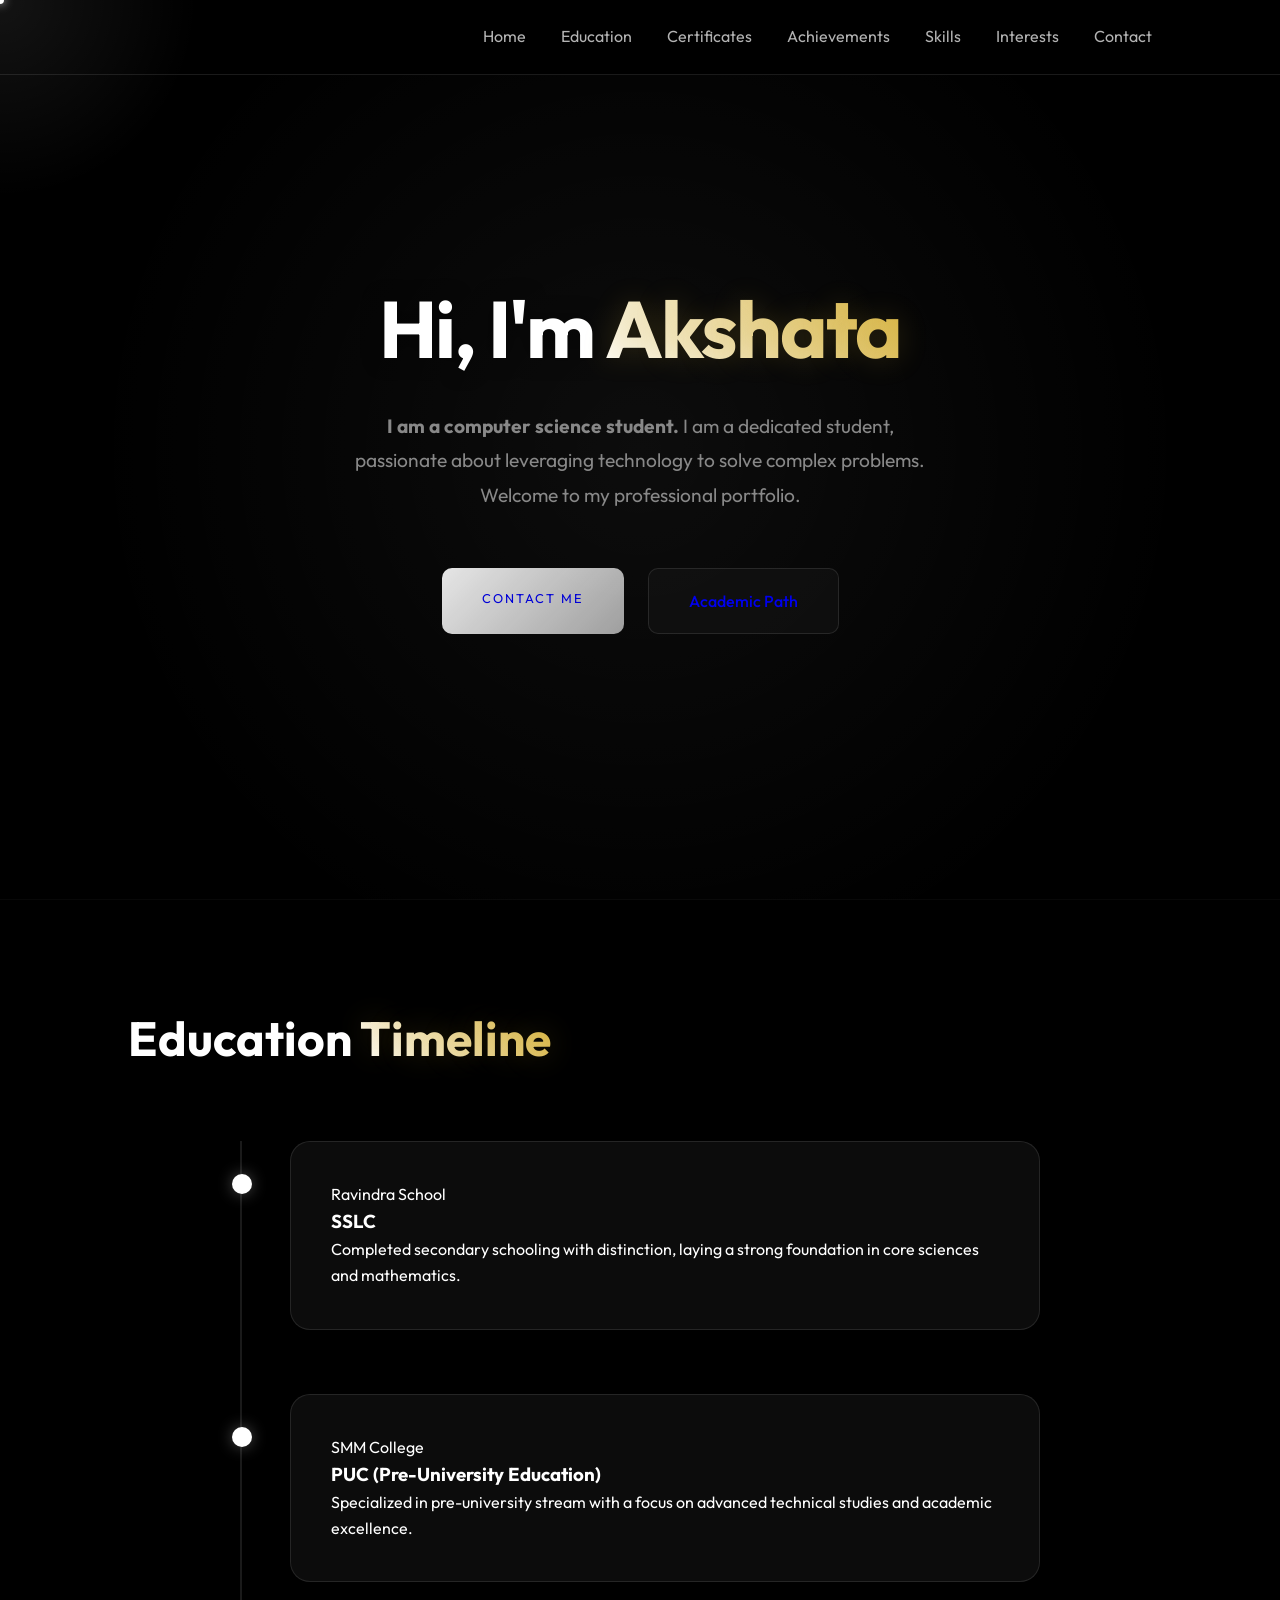
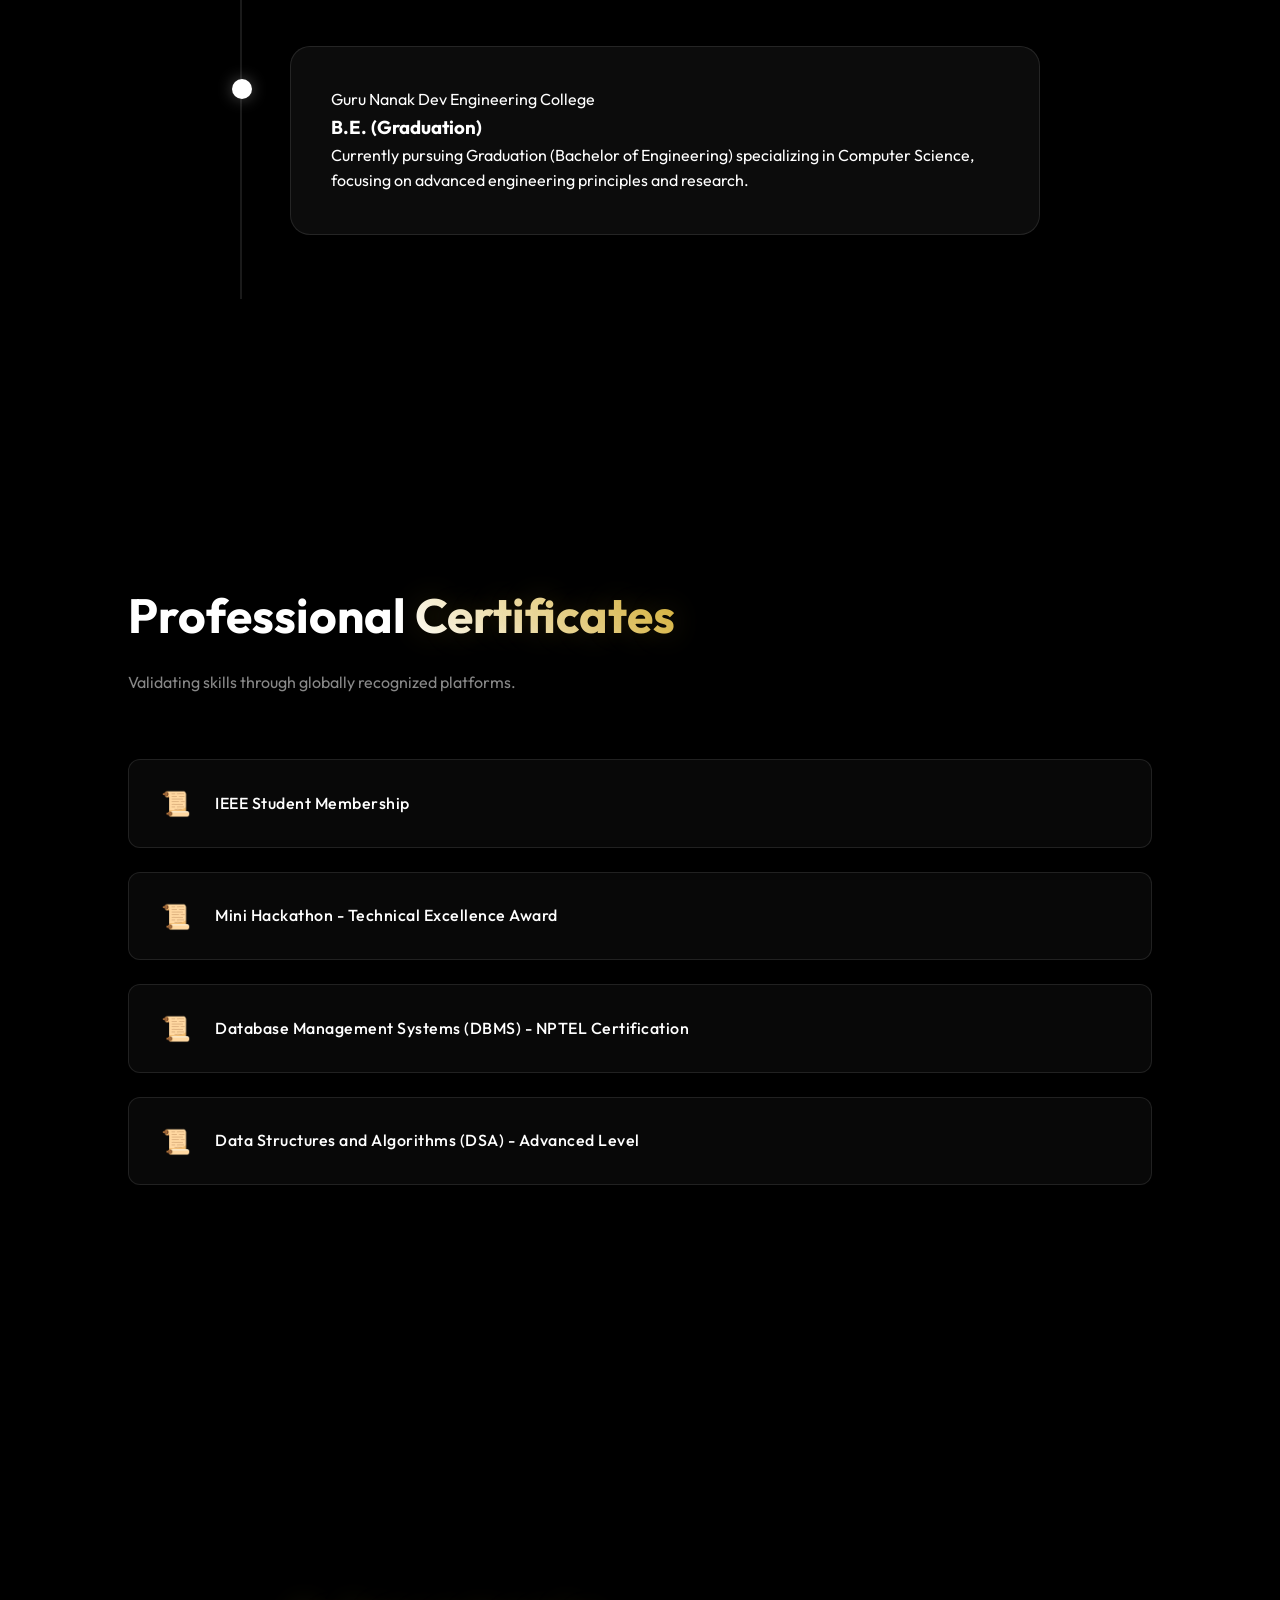
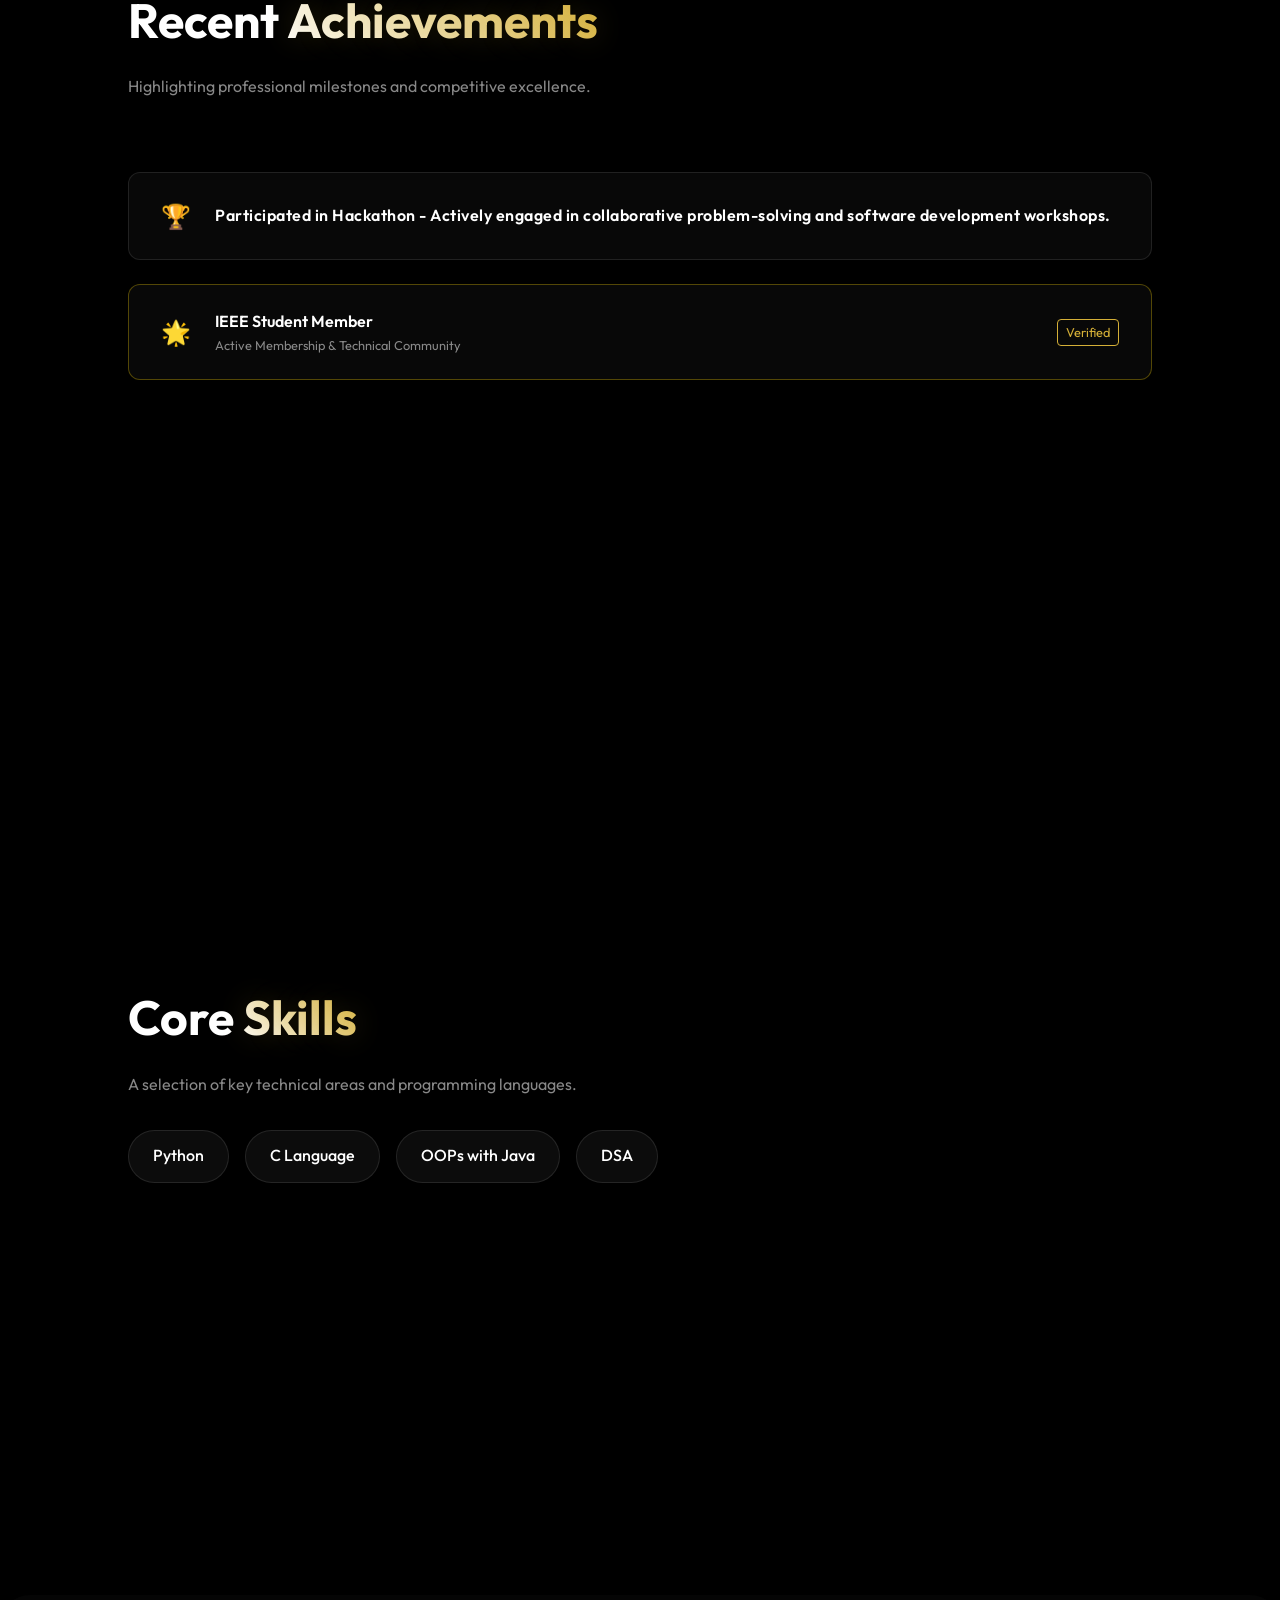
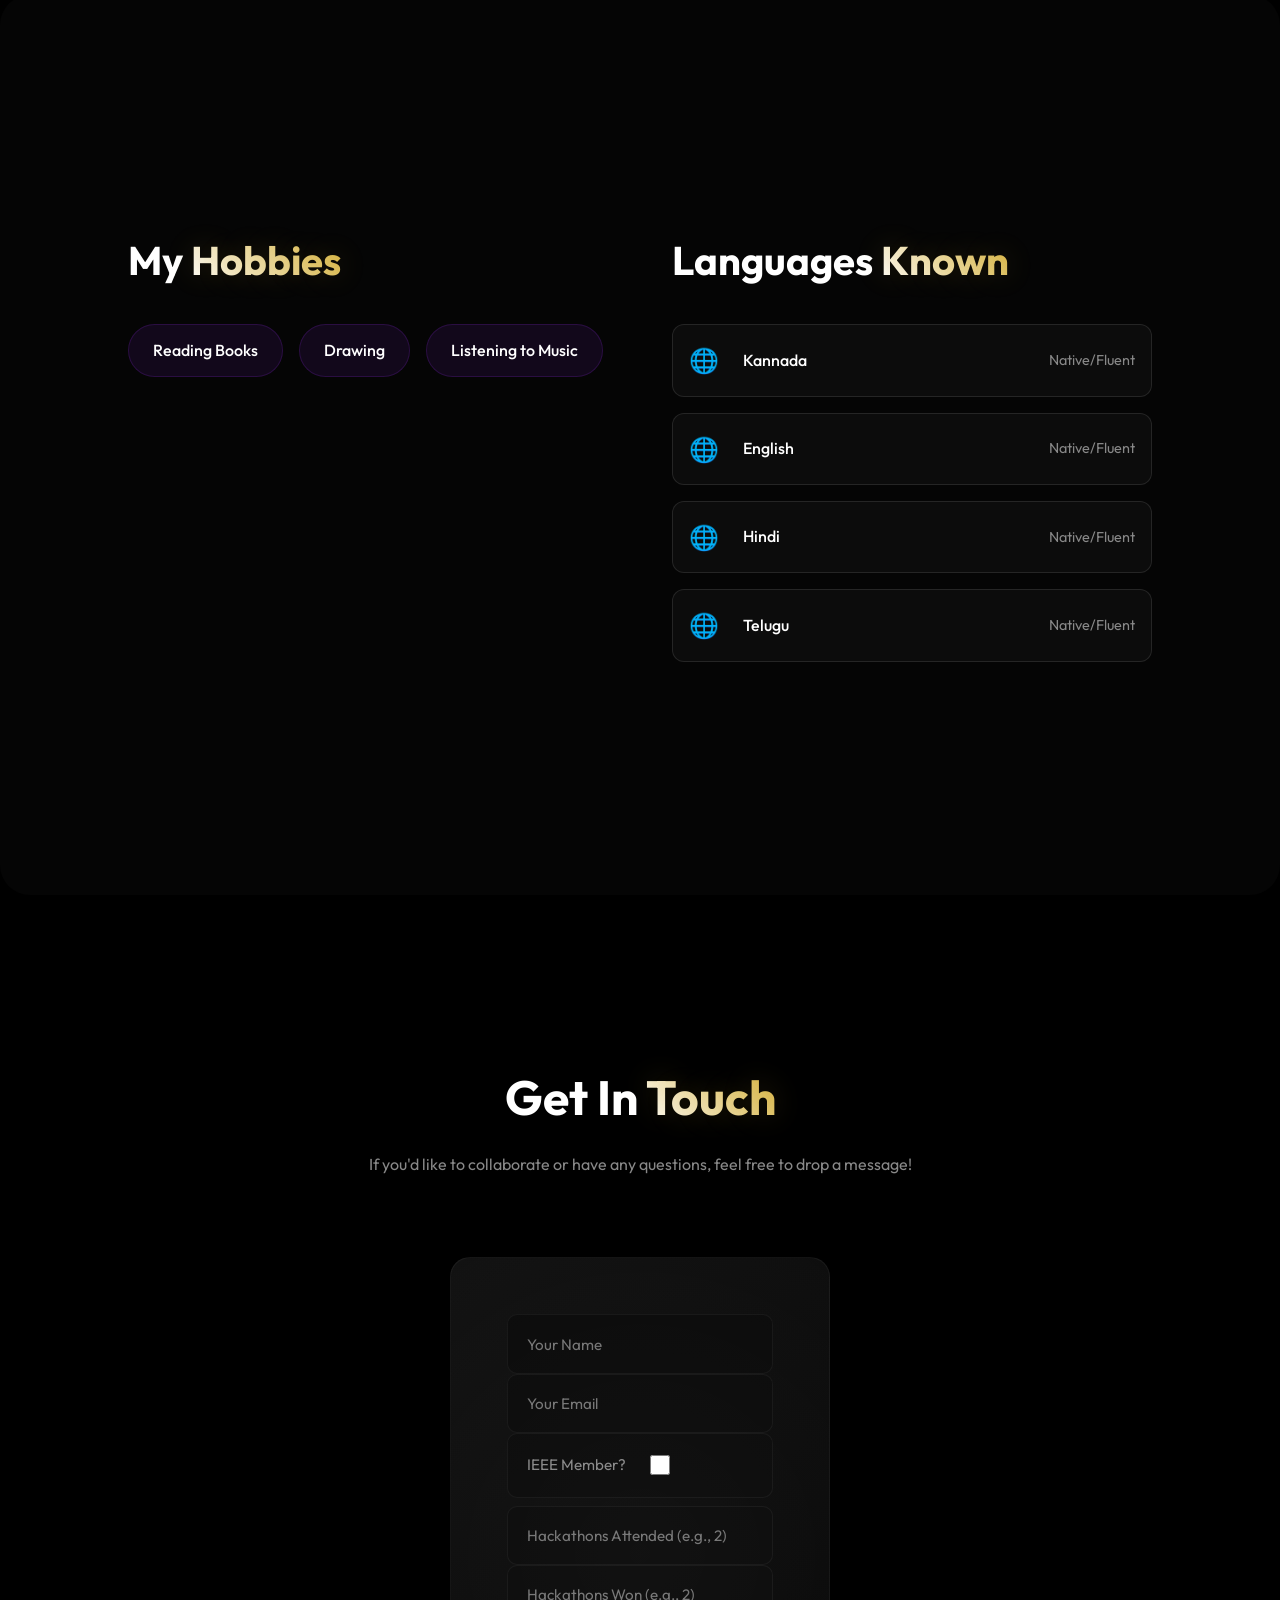
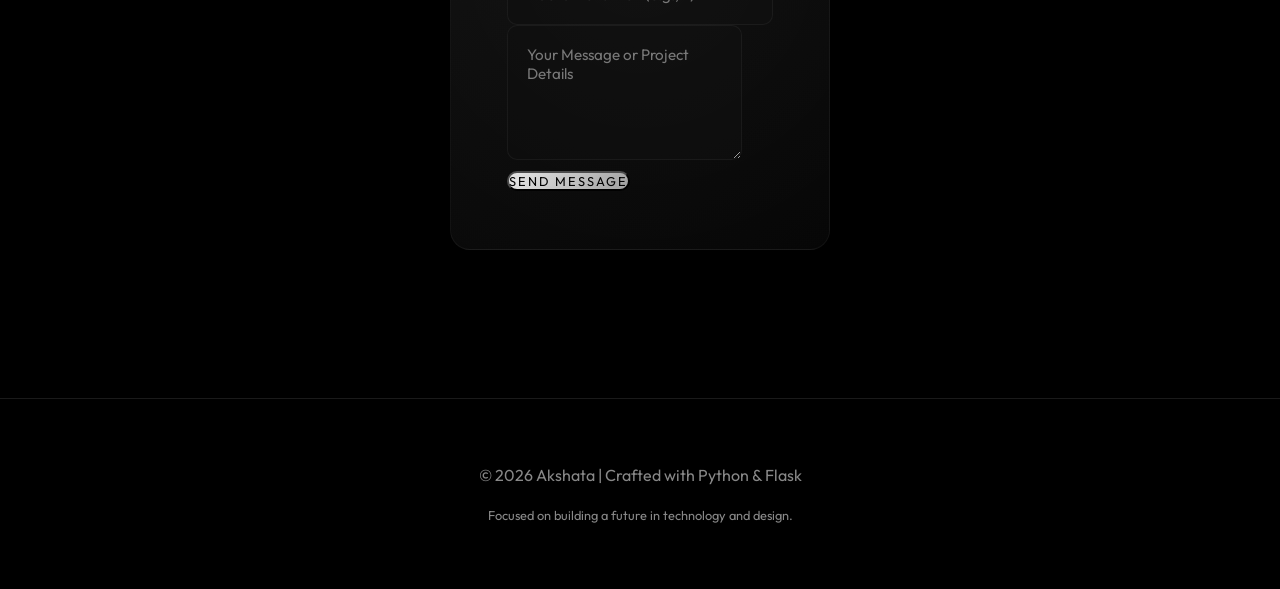
==== index.html @ 9588cc6c "Convert project to static HTML" ====
<!DOCTYPE html>
<html lang="en">
<head>
    <meta charset="UTF-8">
    <meta name="viewport" content="width=device-width, initial-scale=1.0">
    <title>Akshata | Portfolio</title>
    <meta name="description" content="Portfolio of Akshata, featuring education details and specialized skills.">
    <link rel="stylesheet" href="static/css/style.css">
</head>
<body>
    <div class="torch-cursor"></div>
    <div class="torch-cursor-dot"></div>
    <div class="blob-container">
        <div class="blob-purple"></div>
        <div class="blob-magenta"></div>
    </div>

    <!-- Navigation -->
    <nav>
        <div class="logo"></div>
        <div class="nav-links">
            <a href="#home">Home</a>
            <a href="#education">Education</a>
            <a href="#certificates">Certificates</a>
            <a href="#achievements">Achievements</a>
            <a href="#skills">Skills</a>
            <a href="#interests">Interests</a>
            <a href="#contact">Contact</a>
        </div>
    </nav>

    <!-- Hero Section -->
    <section id="home" class="hero">
        <div class="hero-content animate-up">
            <h1>Hi, I'm <span>Akshata</span></h1>
            <p><strong>I am a computer science student.</strong> I am a dedicated student, passionate about leveraging technology to solve complex problems. Welcome to my professional portfolio.</p>
            <div style="display: flex; gap: 1.5rem; margin-top: 3.5rem; justify-content: center;">
                <a href="#contact" class="submit-btn" style="text-decoration: none; padding: 1.2rem 2.5rem; max-width: 250px;">Contact Me</a>
                <a href="#education" class="skill-tag" style="text-decoration: none; padding: 1.2rem 2.5rem; border-radius: 10px; border: 1px solid rgba(255,255,255,0.1);">Academic Path</a>
            </div>
        </div>
    </section>

    <!-- Education Section (Timeline) -->
    <section id="education">
        <h2 style="font-size: 3rem; margin-bottom: 2rem;">Education <span>Timeline</span></h2>
        <div class="timeline">
            
            <div class="timeline-item animate-up" data-delay="0.0">
                <span class="institution">Ravindra School</span>
                <h3>SSLC</h3>
                <p>Completed secondary schooling with distinction, laying a strong foundation in core sciences and mathematics.</p>
            </div>
            
            <div class="timeline-item animate-up" data-delay="0.2">
                <span class="institution">SMM College</span>
                <h3>PUC (Pre-University Education)</h3>
                <p>Specialized in pre-university stream with a focus on advanced technical studies and academic excellence.</p>
            </div>
            
            <div class="timeline-item animate-up" data-delay="0.4">
                <span class="institution">Guru Nanak Dev Engineering College</span>
                <h3>B.E. (Graduation)</h3>
                <p>Currently pursuing Graduation (Bachelor of Engineering) specializing in Computer Science, focusing on advanced engineering principles and research.</p>
            </div>
            
        </div>
    </section>

    <!-- Certificates Section -->
    <section id="certificates">
        <h2 style="font-size: 3rem; margin-bottom: 1rem;">Professional <span>Certificates</span></h2>
        <p style="color: var(--text-muted); margin-bottom: 2rem;">Validating skills through globally recognized platforms.</p>
        <div class="certs-container">
            
            <div class="cert-item animate-up" data-delay="0.0">
                <span class="cert-icon">📜</span>
                <span style="font-weight: 500; letter-spacing: 0.5px;">IEEE Student Membership</span>
            </div>
            
            <div class="cert-item animate-up" data-delay="0.1">
                <span class="cert-icon">📜</span>
                <span style="font-weight: 500; letter-spacing: 0.5px;">Mini Hackathon - Technical Excellence Award</span>
            </div>
            
            <div class="cert-item animate-up" data-delay="0.2">
                <span class="cert-icon">📜</span>
                <span style="font-weight: 500; letter-spacing: 0.5px;">Database Management Systems (DBMS) - NPTEL Certification</span>
            </div>
            
            <div class="cert-item animate-up" data-delay="0.30000000000000004">
                <span class="cert-icon">📜</span>
                <span style="font-weight: 500; letter-spacing: 0.5px;">Data Structures and Algorithms (DSA) - Advanced Level</span>
            </div>
            
        </div>
    </section>

    <!-- Achievements Section -->
    <section id="achievements">
        <h2 style="font-size: 3rem; margin-bottom: 1rem;">Recent <span>Achievements</span></h2>
        <p style="color: var(--text-muted); margin-bottom: 2.5rem;">Highlighting professional milestones and competitive excellence.</p>
        <div class="certs-container">
            
            <div class="cert-item animate-up" data-delay="0.0">
                <span class="cert-icon">🏆</span>
                <span style="font-weight: 600; letter-spacing: 0.5px; color: #FFFFFF;">Participated in Hackathon - Actively engaged in collaborative problem-solving and software development workshops.</span>
            </div>
            
            <div class="cert-item animate-up" data-delay="0.2" style="border-color: rgba(255, 215, 0, 0.3);">
                <span class="cert-icon">🌟</span>
                <div style="display: flex; flex-direction: column;">
                    <span style="font-weight: 600;">IEEE Student Member</span>
                    <span style="font-size: 0.8rem; color: var(--text-muted);">Active Membership & Technical Community</span>
                </div>
                <span style="font-size: 0.8rem; color: #D4AF37; margin-left: auto; border: 1px solid #D4AF37; padding: 2px 8px; border-radius: 4px;">Verified</span>
            </div>
        </div>
    </section>

    <!-- Skills Section -->
    <section id="skills">
        <h2 style="font-size: 3rem; margin-bottom: 1rem;">Core <span>Skills</span></h2>
        <p style="color: var(--text-muted); max-width: 600px;">A selection of key technical areas and programming languages.</p>
        <div class="skills-list">
            
            <div class="skill-tag animate-up" data-delay="0.0">
                Python
            </div>
            
            <div class="skill-tag animate-up" data-delay="0.1">
                C Language
            </div>
            
            <div class="skill-tag animate-up" data-delay="0.2">
                OOPs with Java
            </div>
            
            <div class="skill-tag animate-up" data-delay="0.30000000000000004">
                DSA
            </div>
            
        </div>
    </section>

    <!-- Hobbies & Languages Section -->
    <section id="interests" class="interests-container">
        <div class="interests-grid">
            <div class="animate-up">
                <h2 style="font-size: 2.5rem; margin-bottom: 1.5rem;">My <span>Hobbies</span></h2>
                <div class="skills-list" style="justify-content: flex-start;">
                    
                    <div class="skill-tag" style="background: rgba(138, 43, 226, 0.1); border-color: rgba(138, 43, 226, 0.2);">
                        Reading Books
                    </div>
                    
                    <div class="skill-tag" style="background: rgba(138, 43, 226, 0.1); border-color: rgba(138, 43, 226, 0.2);">
                        Drawing
                    </div>
                    
                    <div class="skill-tag" style="background: rgba(138, 43, 226, 0.1); border-color: rgba(138, 43, 226, 0.2);">
                        Listening to Music
                    </div>
                    
                </div>
            </div>
            <div class="animate-up" data-delay="0.2">
                <h2 style="font-size: 2.5rem; margin-bottom: 1.5rem;">Languages <span>Known</span></h2>
                <div class="certs-container" style="display: flex; flex-direction: column; gap: 1rem;">
                    
                    <div class="cert-item" style="padding: 1rem; margin: 0; width: 100%;">
                        <span class="cert-icon">🌐</span>
                        <span style="font-weight: 500;">Kannada</span>
                        <span style="margin-left: auto; color: var(--text-muted); font-size: 0.9rem;">Native/Fluent</span>
                    </div>
                    
                    <div class="cert-item" style="padding: 1rem; margin: 0; width: 100%;">
                        <span class="cert-icon">🌐</span>
                        <span style="font-weight: 500;">English</span>
                        <span style="margin-left: auto; color: var(--text-muted); font-size: 0.9rem;">Native/Fluent</span>
                    </div>
                    
                    <div class="cert-item" style="padding: 1rem; margin: 0; width: 100%;">
                        <span class="cert-icon">🌐</span>
                        <span style="font-weight: 500;">Hindi</span>
                        <span style="margin-left: auto; color: var(--text-muted); font-size: 0.9rem;">Native/Fluent</span>
                    </div>
                    
                    <div class="cert-item" style="padding: 1rem; margin: 0; width: 100%;">
                        <span class="cert-icon">🌐</span>
                        <span style="font-weight: 500;">Telugu</span>
                        <span style="margin-left: auto; color: var(--text-muted); font-size: 0.9rem;">Native/Fluent</span>
                    </div>
                    
                </div>
            </div>
        </div>
    </section>

    <!-- Professional Contact Form -->
    <section id="contact">
        <div style="text-align: center;">
            <h2 style="font-size: 3rem; margin-bottom: 1rem;">Get In <span>Touch</span></h2>
            <p style="color: var(--text-muted); margin-bottom: 2rem;">If you'd like to collaborate or have any questions, feel free to drop a message!</p>
        </div>
        
        <form class="contact-form animate-up">
            <div class="input-group">
                <input type="text" placeholder="Your Name" required>
            </div>
            <div class="input-group">
                <input type="email" placeholder="Your Email" required>
            </div>
            <div class="checkbox-container">
                <label>IEEE Member?</label>
                <input type="checkbox">
            </div>
            <div class="input-group">
                <input type="text" placeholder="Hackathons Attended (e.g., 2)" required>
            </div>
            <div class="input-group">
                <input type="text" placeholder="Hackathons Won (e.g., 2)" required>
            </div>
            <div class="input-group">
                <textarea rows="5" placeholder="Your Message or Project Details" required></textarea>
            </div>
            <button type="submit" class="submit-btn shadow-purple">Send Message</button>
        </form>
    </section>

    <!-- Footer -->
    <footer>
        <p>© 2026 Akshata | Crafted with Python & Flask</p>
        <p style="font-size: 0.8rem; margin-top: 1rem;">Focused on building a future in technology and design.</p>
    </footer>

    <script>
        // Intersection Observer for scroll animations
        const observer = new IntersectionObserver((entries) => {
            entries.forEach(entry => {
                if (entry.isIntersecting) {
                    const delay = entry.target.getAttribute('data-delay') || '0';
                    entry.target.style.transitionDelay = `${delay}s`;
                    entry.target.classList.add('visible');
                    entry.target.style.opacity = "1";
                    entry.target.style.transform = "translateY(0)";
                }
            });
        }, { threshold: 0.1 });

        document.querySelectorAll('.animate-up').forEach(el => {
            el.style.opacity = "0";
            el.style.transform = "translateY(30px)";
            el.style.transition = "all 0.8s cubic-bezier(0.175, 0.885, 0.32, 1.275)";
            observer.observe(el);
        });

        // Torch Cursor Logic
        const torch = document.querySelector('.torch-cursor');
        const dot = document.querySelector('.torch-cursor-dot');
        
        document.addEventListener('mousemove', (e) => {
            torch.style.left = e.clientX + 'px';
            torch.style.top = e.clientY + 'px';
            dot.style.left = e.clientX + 'px';
            dot.style.top = e.clientY + 'px';
        });

        document.querySelectorAll('a, button, input, textarea, select').forEach(el => {
            el.addEventListener('mouseenter', () => dot.classList.add('hover'));
            el.addEventListener('mouseleave', () => dot.classList.remove('hover'));
        });
    </script>
</body>
</html>
---- static/css/style.css ----
@import url('https://fonts.googleapis.com/css2?family=Outfit:wght@300;400;600;700&display=swap');

:root {
    --bg-color: #000000;
    --card-bg: rgba(20, 20, 20, 0.6);
    --border-color: rgba(255, 255, 255, 0.1);
    --accent-primary: #FFFFFF;
    --accent-secondary: #D1D1D1;
    --text-main: #FFFFFF;
    --text-muted: #888888;
    --glass-blur: blur(20px);
    --btn-gradient: linear-gradient(135deg, #FFFFFF, #B0B0B0);
    --glow-shadow: 0 0 15px rgba(255, 255, 255, 0.2);
    --transition-smooth: all 0.5s cubic-bezier(0.25, 0.8, 0.25, 1);
}

* {
    margin: 0;
    padding: 0;
    box-sizing: border-box;
    font-family: 'Outfit', sans-serif;
}

html {
    scroll-behavior: smooth;
}

body {
    background-color: var(--bg-color);
    color: var(--text-main);
    overflow-x: hidden;
    line-height: 1.6;
}

/* Custom Scrollbar */
::-webkit-scrollbar { width: 10px; }
::-webkit-scrollbar-track { background: var(--bg-color); }
::-webkit-scrollbar-thumb { background: var(--accent-primary); border-radius: 5px; box-shadow: 0 0 10px var(--accent-primary); }

/* Background Animated Glows */
.blob-container {
    position: fixed;
    width: 100%;
    height: 100%;
    z-index: -1;
    overflow: hidden;
}

.blob-purple {
    position: absolute;
    top: -10%; left: -10%;
    width: 60vw; height: 60vw;
    background: radial-gradient(circle, rgba(255, 255, 255, 0.05) 0%, transparent 70%);
    animation: floating 12s infinite alternate ease-in-out;
}

.blob-magenta {
    position: absolute;
    bottom: -10%; right: -10%;
    width: 50vw; height: 50vw;
    background: radial-gradient(circle, rgba(255, 255, 255, 0.03) 0%, transparent 70%);
    animation: floating 15s infinite alternate-reverse ease-in-out;
}

@keyframes floating {
    from { transform: translate(0, 0); }
    to { transform: translate(100px, 100px); }
}

/* Navbar Enhancements */
nav {
    position: fixed;
    top: 0;
    width: 100%;
    padding: 1.5rem 10%;
    display: flex;
    justify-content: space-between;
    align-items: center;
    z-index: 1000;
    background: rgba(0, 0, 0, 0.8);
    backdrop-filter: blur(10px);
    border-bottom: 1px solid var(--border-color);
}

.logo {
    font-size: 1.5rem;
    font-weight: 700;
    letter-spacing: -1px;
    background: linear-gradient(45deg, #FFFFFF, #D4AF37);
    -webkit-background-clip: text;
    background-clip: text;
    -webkit-text-fill-color: transparent;
}

.nav-links a {
    color: var(--text-main);
    text-decoration: none;
    margin-left: 2rem;
    font-weight: 400;
    opacity: 0.7;
    transition: var(--transition-fast);
}

.nav-links a:hover {
    opacity: 1;
    color: var(--accent-secondary);
}

/* Sections */
section {
    padding: 100px 10%;
    min-height: 100vh;
    display: flex;
    flex-direction: column;
    justify-content: center;
}

/* Hero Section Enhancements (Simplified & Centered) */
.hero {
    position: relative;
    padding: 180px 10%;
    display: flex;
    flex-direction: column;
    align-items: center;
    justify-content: center;
    text-align: center;
    background: radial-gradient(circle at 50% 50%, rgba(255, 255, 255, 0.05), transparent 70%), var(--bg-color);
    border-bottom: 1px solid rgba(255, 255, 255, 0.03);
}

.hero-content {
    max-width: 750px;
}

.hero h1 {
    font-size: 4.5rem;
    font-weight: 700;
    margin-bottom: 1.5rem;
    letter-spacing: -2px;
}

.hero p {
    font-size: 1.25rem;
    color: var(--text-muted);
    line-height: 1.8;
}


h1 span, h2 span {
    background: linear-gradient(45deg, #FFFFFF, #D4AF37);
    -webkit-background-clip: text;
    background-clip: text;
    -webkit-text-fill-color: transparent;
    text-shadow: 0 0 30px rgba(212, 175, 55, 0.2);
}

.hero h1 {
    font-size: 5rem;
    font-weight: 700;
    margin-bottom: 1rem;
    letter-spacing: -2px;
    text-shadow: 0 0 20px rgba(0, 0, 0, 0.5);
}

.hero p {
    font-size: 1.2rem;
    color: var(--text-muted);
    max-width: 600px;
    margin: 0 auto 2rem;
}

/* Timeline Layout (Line-by-Line) */
.timeline {
    position: relative;
    max-width: 800px;
    margin: 2rem auto;
    padding-left: 3rem;
    border-left: 2px solid var(--border-color);
}

.timeline-item {
    position: relative;
    margin-bottom: 4rem;
    padding: 2.5rem;
    background: var(--card-bg);
    border-radius: 20px;
    border: 1px solid var(--border-color);
    backdrop-filter: var(--glass-blur);
    transition: var(--transition-smooth);
}

.timeline-item::before {
    content: '';
    position: absolute;
    left: -3.7rem;
    top: 2rem;
    width: 20px;
    height: 20px;
    background: #FFFFFF;
    border-radius: 50%;
    box-shadow: 0 0 15px rgba(255, 255, 255, 0.3);
    z-index: 1;
}

.timeline-item:hover {
    transform: translateX(10px);
    border-color: #FFFFFF;
    box-shadow: 0 0 25px rgba(255, 255, 255, 0.1);
}

.timeline-item .cgpa-badge {
    position: absolute;
    top: -15px;
    right: -15px;
    background: var(--btn-gradient);
    padding: 0.5rem 1.2rem;
    border-radius: 50px;
    font-weight: 700;
    box-shadow: var(--glow-shadow);
}

/* Certificates List */
.certs-container {
    display: flex;
    flex-direction: column;
    gap: 1.5rem;
    margin-top: 2rem;
}

.cert-item {
    display: flex;
    align-items: center;
    gap: 1.5rem;
    padding: 1.5rem 2rem;
    background: rgba(255, 255, 255, 0.03);
    border: 1px solid var(--border-color);
    border-radius: 12px;
    transition: var(--transition-smooth);
}

.cert-item:hover {
    background: rgba(255, 255, 255, 0.08);
    transform: scale(1.02);
    border-color: #FFFFFF;
}

.cert-icon {
    font-size: 1.5rem;
    color: var(--accent-secondary);
}

.card h3 {
    font-size: 1.5rem;
    margin-bottom: 0.5rem;
    color: var(--accent-secondary);
}

.card .institution {
    font-weight: 600;
    display: block;
    margin-bottom: 1rem;
    font-size: 1.1rem;
}

.card p {
    color: var(--text-muted);
}

/* Skills */
.skills-list {
    display: flex;
    flex-wrap: wrap;
    gap: 1rem;
    margin-top: 2rem;
}

.skill-tag {
    background: var(--card-bg);
    border: 1px solid var(--border-color);
    padding: 0.8rem 1.5rem;
    border-radius: 50px;
    font-weight: 500;
    transition: var(--transition-fast);
}

.skill-tag:hover {
    background: var(--btn-gradient);
    border-color: var(--accent-secondary);
    box-shadow: var(--glow-shadow);
    transform: scale(1.1);
}

/* Shining Black Form Styles */
.contact-form {
    max-width: 600px;
    margin: 3rem auto;
    background: linear-gradient(145deg, #111111, #050505); /* Shining Black */
    padding: 3.5rem;
    border-radius: 20px;
    border: 1px solid rgba(255, 255, 255, 0.05); /* Very subtle */
    position: relative;
    overflow: hidden;
}

.contact-form::before {
    content: '';
    position: absolute;
    top: -50%; left: -50%;
    width: 200%; height: 200%;
    background: radial-gradient(circle, rgba(255, 255, 255, 0.03) 0%, transparent 60%);
    pointer-events: none;
}

.input-group input, .input-group textarea {
    background: #0a0a0a;
    border: 1px solid rgba(255, 255, 255, 0.05);
    border-radius: 10px;
    padding: 1.2rem;
    font-size: 0.95rem;
    color: #ffffff;
    transition: var(--transition-smooth);
}

.input-group input:focus, .input-group textarea:focus {
    border-color: var(--accent-primary);
    background: #0f0f0f;
    box-shadow: 0 0 20px rgba(255, 255, 255, 0.08);
}

/* Specific Checkbox Styling */
.checkbox-container {
    display: flex;
    align-items: center;
    gap: 1.5rem !important;
    padding: 1.2rem;
    background: #0a0a0a;
    border: 1px solid rgba(255, 255, 255, 0.05);
    border-radius: 10px;
    margin-bottom: 0.5rem;
}

.checkbox-container label {
    font-size: 0.95rem;
    color: #888888;
    margin: 0;
}

.checkbox-container input[type="checkbox"] {
    width: 20px;
    height: 20px;
    accent-color: var(--accent-secondary);
    cursor: pointer;
    background: #111;
}

.submit-btn {
    background: var(--btn-gradient);
    border-radius: 10px;
    text-transform: uppercase;
    letter-spacing: 2px;
    font-size: 0.8rem;
    opacity: 0.9;
}

.submit-btn:hover {
    opacity: 1;
    transform: translateY(-2px);
    box-shadow: 0 10px 20px rgba(255, 255, 255, 0.1);
}

.submit-btn:hover {
    transform: scale(1.02);
    box-shadow: 0 0 30px rgba(255, 255, 255, 0.3);
}

/* Footer */
footer {
    padding: 4rem 10%;
    text-align: center;
    border-top: 1px solid var(--border-color);
    color: var(--text-muted);
}

/* Animations */
@keyframes fadeInUp {
    from { opacity: 0; transform: translateY(30px); }
    to { opacity: 1; transform: translateY(0); }
}

.animate-up {
    animation: fadeInUp 1s ease forwards;
}

/* Interests Section */
.interests-container {
    background: rgba(255, 255, 255, 0.02);
    border-radius: 30px;
    padding: 6rem 10% !important;
    margin: 4rem 0 !important;
}

.interests-grid {
    display: grid;
    grid-template-columns: 1fr 1fr;
    gap: 4rem;
}

@media (max-width: 768px) {
    .hero h1 { font-size: 3rem; }
    nav { padding: 1.5rem 5%; }
    section { padding: 80px 5%; }
    .interests-grid {
        grid-template-columns: 1fr;
        gap: 2.5rem;
    }
}

/* Torch Cursor */
body, a, button, input, textarea, select {
    cursor: none !important;
}

.torch-cursor {
    position: fixed;
    top: 0;
    left: 0;
    width: 400px;
    height: 400px;
    background: radial-gradient(circle, rgba(255, 255, 255, 0.08) 0%, transparent 70%);
    border-radius: 50%;
    pointer-events: none;
    z-index: 9998;
    transform: translate(-50%, -50%);
}

.torch-cursor-dot {
    position: fixed;
    top: 0;
    left: 0;
    width: 8px;
    height: 8px;
    background: #ffffff;
    border-radius: 50%;
    pointer-events: none;
    z-index: 10000;
    transform: translate(-50%, -50%);
    box-shadow: 0 0 10px rgba(255, 255, 255, 0.8);
    transition: transform 0.1s ease;
}

.torch-cursor-dot.hover {
    transform: translate(-50%, -50%) scale(2.5);
    background: #D4AF37;
    box-shadow: 0 0 15px rgba(212, 175, 55, 0.8);
}
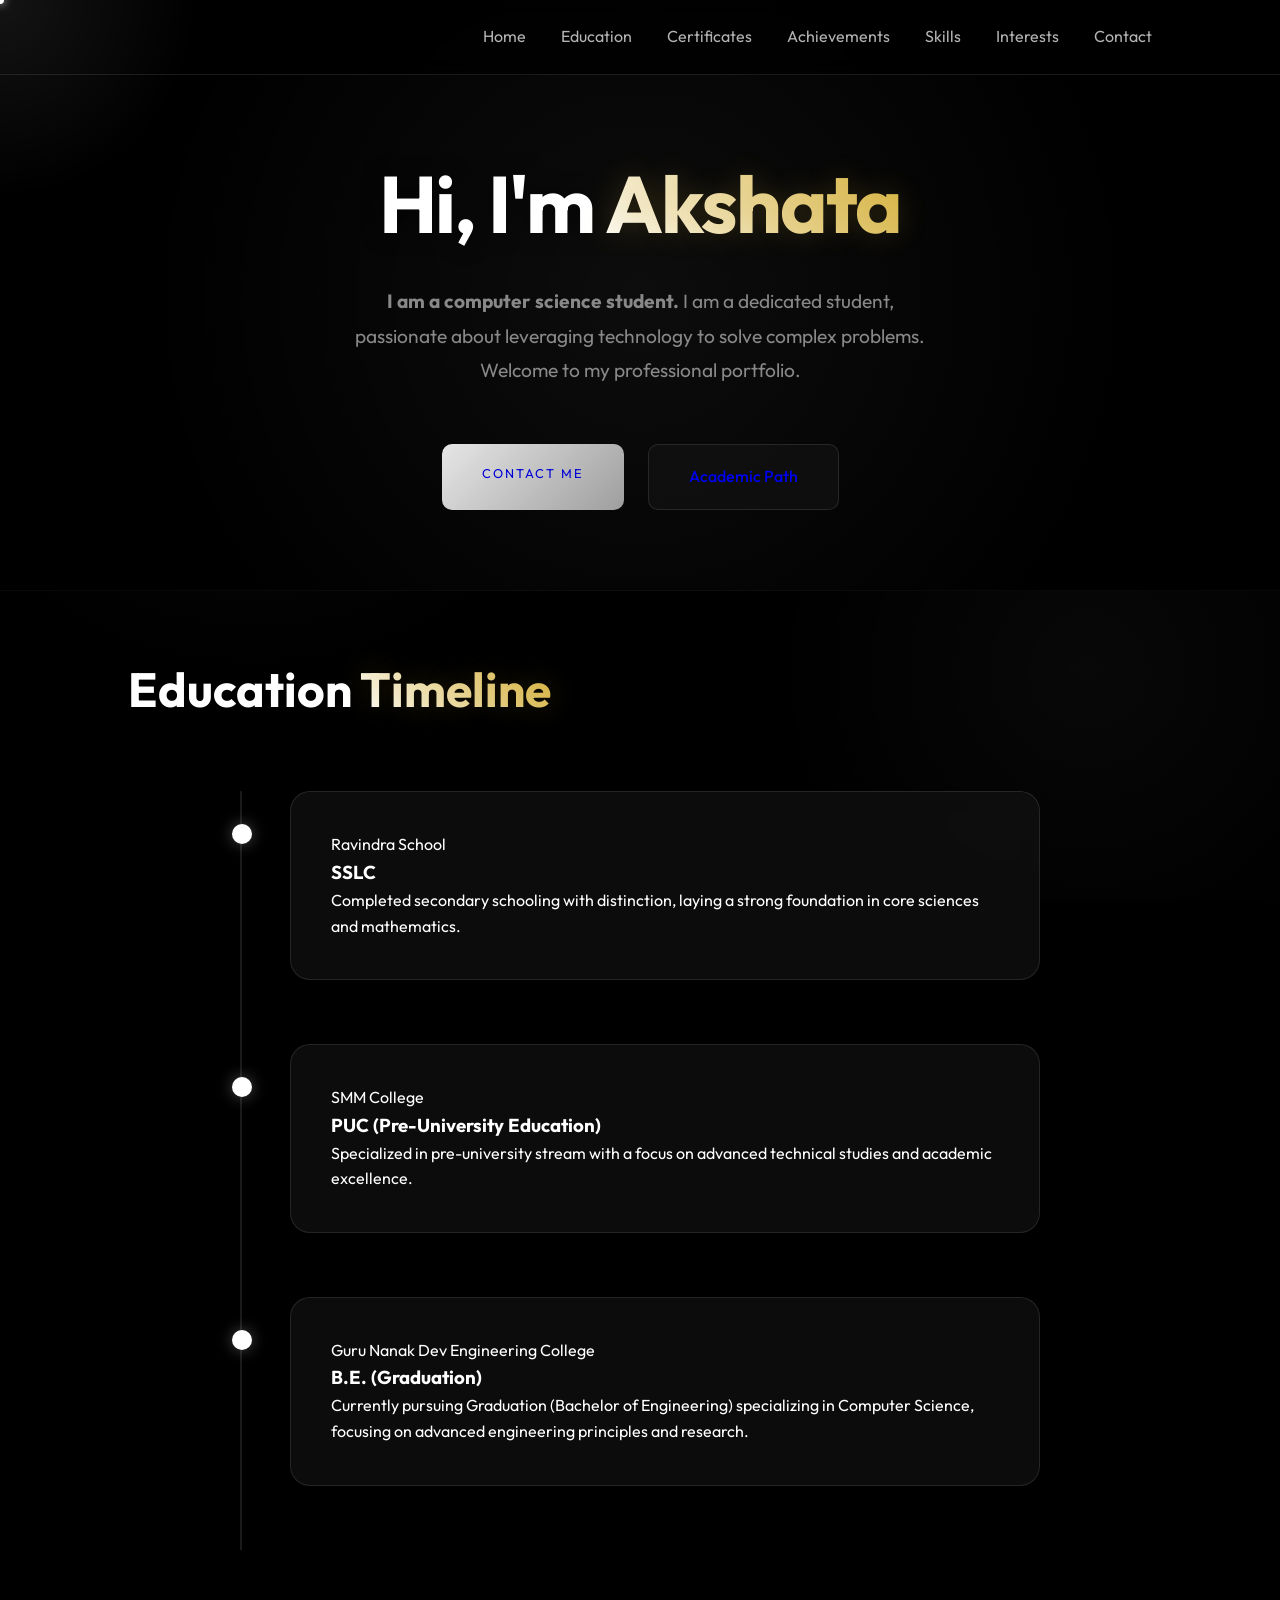
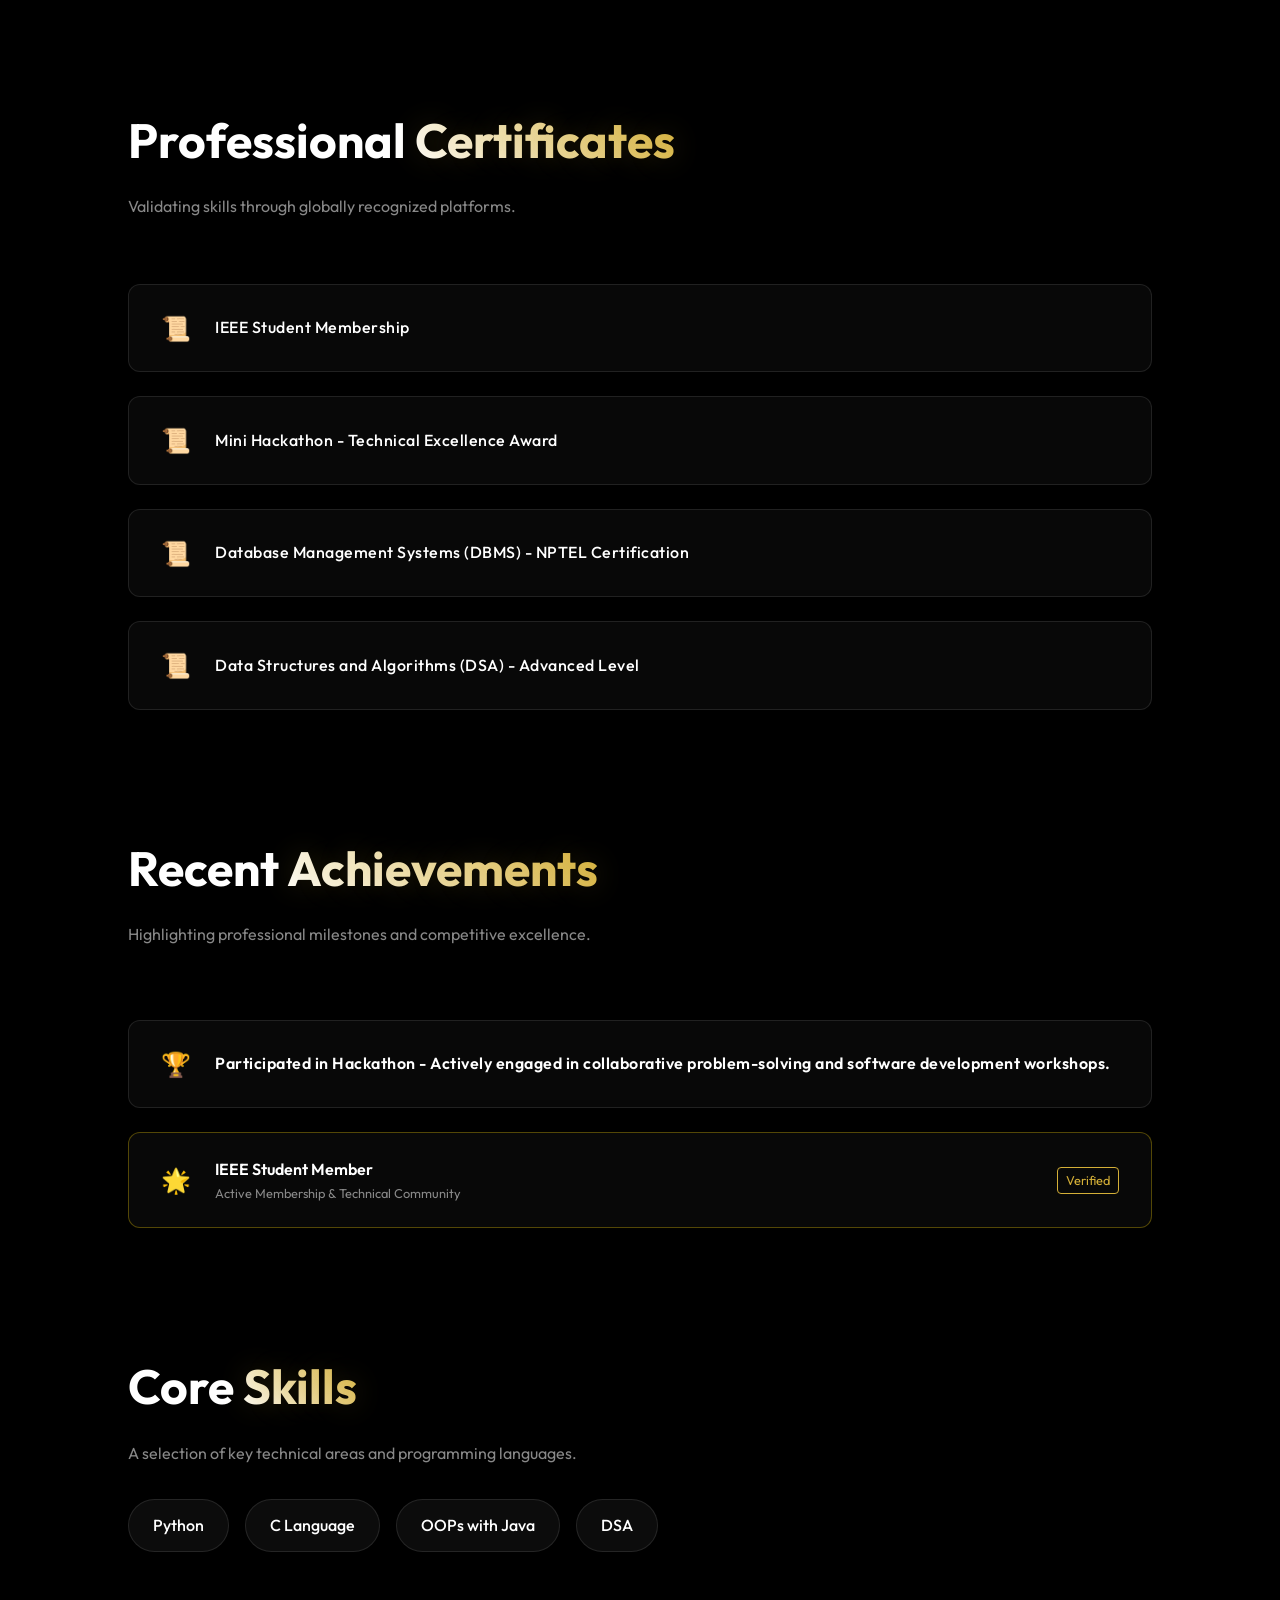
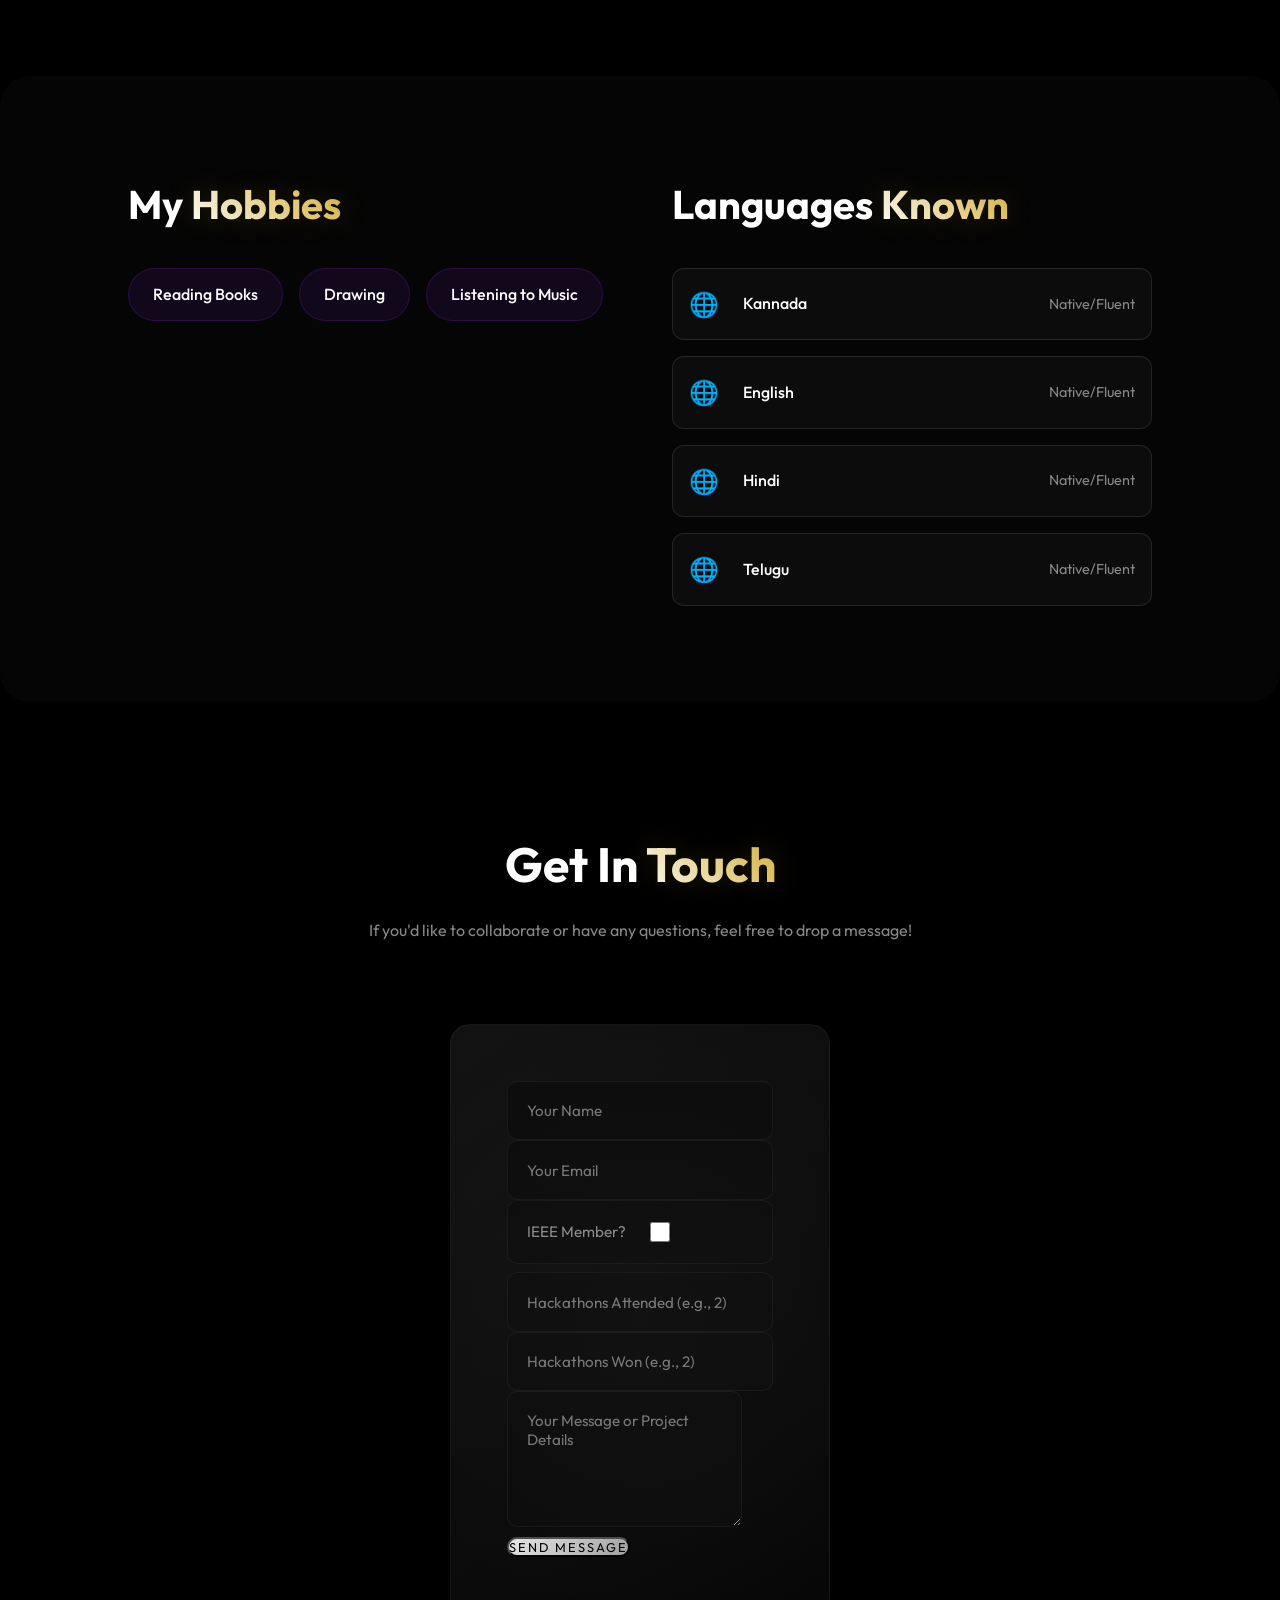
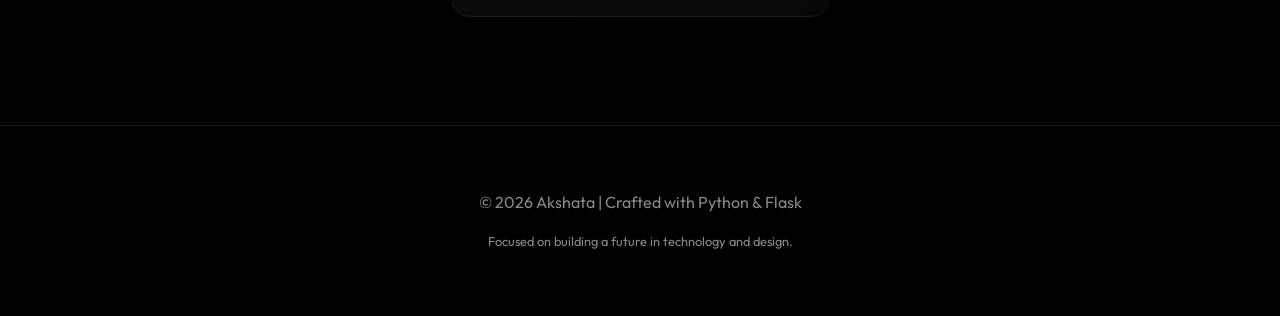
==== commit 37f17a39: "Update index.html and style.css" ====
--- a/index.html
+++ b/index.html
@@ -18,6 +18,11 @@
     <!-- Navigation -->
     <nav>
         <div class="logo"></div>
+        <div class="hamburger">
+            <span></span>
+            <span></span>
+            <span></span>
+        </div>
         <div class="nav-links">
             <a href="#home">Home</a>
             <a href="#education">Education</a>
@@ -266,10 +271,27 @@
             dot.style.top = e.clientY + 'px';
         });
 
-        document.querySelectorAll('a, button, input, textarea, select').forEach(el => {
+        document.querySelectorAll('a, button, input, textarea, select, .hamburger').forEach(el => {
             el.addEventListener('mouseenter', () => dot.classList.add('hover'));
             el.addEventListener('mouseleave', () => dot.classList.remove('hover'));
         });
+
+        // Hamburger Menu Logic
+        const hamburger = document.querySelector('.hamburger');
+        const navLinks = document.querySelector('.nav-links');
+
+        hamburger.addEventListener('click', () => {
+            hamburger.classList.toggle('active');
+            navLinks.classList.toggle('active');
+        });
+
+        document.querySelectorAll('.nav-links a').forEach(link => {
+            link.addEventListener('click', () => {
+                hamburger.classList.remove('active');
+                navLinks.classList.remove('active');
+            });
+        });
+
     </script>
 </body>
 </html>
--- a/static/css/style.css
+++ b/static/css/style.css
@@ -106,10 +106,26 @@
     color: var(--accent-secondary);
 }
 
+.hamburger {
+    display: none;
+    flex-direction: column;
+    cursor: pointer;
+    gap: 5px;
+    z-index: 1001;
+}
+
+.hamburger span {
+    width: 25px;
+    height: 3px;
+    background: var(--text-main);
+    border-radius: 5px;
+    transition: all 0.3s ease;
+}
+
 /* Sections */
 section {
-    padding: 100px 10%;
-    min-height: 100vh;
+    padding: 60px 10%;
+    min-height: auto;
     display: flex;
     flex-direction: column;
     justify-content: center;
@@ -118,7 +134,7 @@
 /* Hero Section Enhancements (Simplified & Centered) */
 .hero {
     position: relative;
-    padding: 180px 10%;
+    padding: 140px 10% 80px 10%;
     display: flex;
     flex-direction: column;
     align-items: center;
@@ -406,6 +422,50 @@
 }
 
 @media (max-width: 768px) {
+    .hamburger {
+        display: flex;
+    }
+    
+    .nav-links {
+        position: fixed;
+        right: -100%;
+        top: 0;
+        height: 100vh;
+        width: 70%;
+        max-width: 300px;
+        background: rgba(10, 10, 10, 0.95);
+        backdrop-filter: blur(15px);
+        display: flex;
+        flex-direction: column;
+        align-items: center;
+        justify-content: center;
+        gap: 2rem;
+        transition: right 0.4s cubic-bezier(0.25, 0.8, 0.25, 1);
+        z-index: 1000;
+        box-shadow: -10px 0 30px rgba(0,0,0,0.5);
+    }
+
+    .nav-links.active {
+        right: 0;
+    }
+
+    .nav-links a {
+        margin: 0;
+        font-size: 1.2rem;
+    }
+    
+    .hamburger.active span:nth-child(1) {
+        transform: translateY(8px) rotate(45deg);
+    }
+    
+    .hamburger.active span:nth-child(2) {
+        opacity: 0;
+    }
+    
+    .hamburger.active span:nth-child(3) {
+        transform: translateY(-8px) rotate(-45deg);
+    }
+
     .hero h1 { font-size: 3rem; }
     nav { padding: 1.5rem 5%; }
     section { padding: 80px 5%; }
